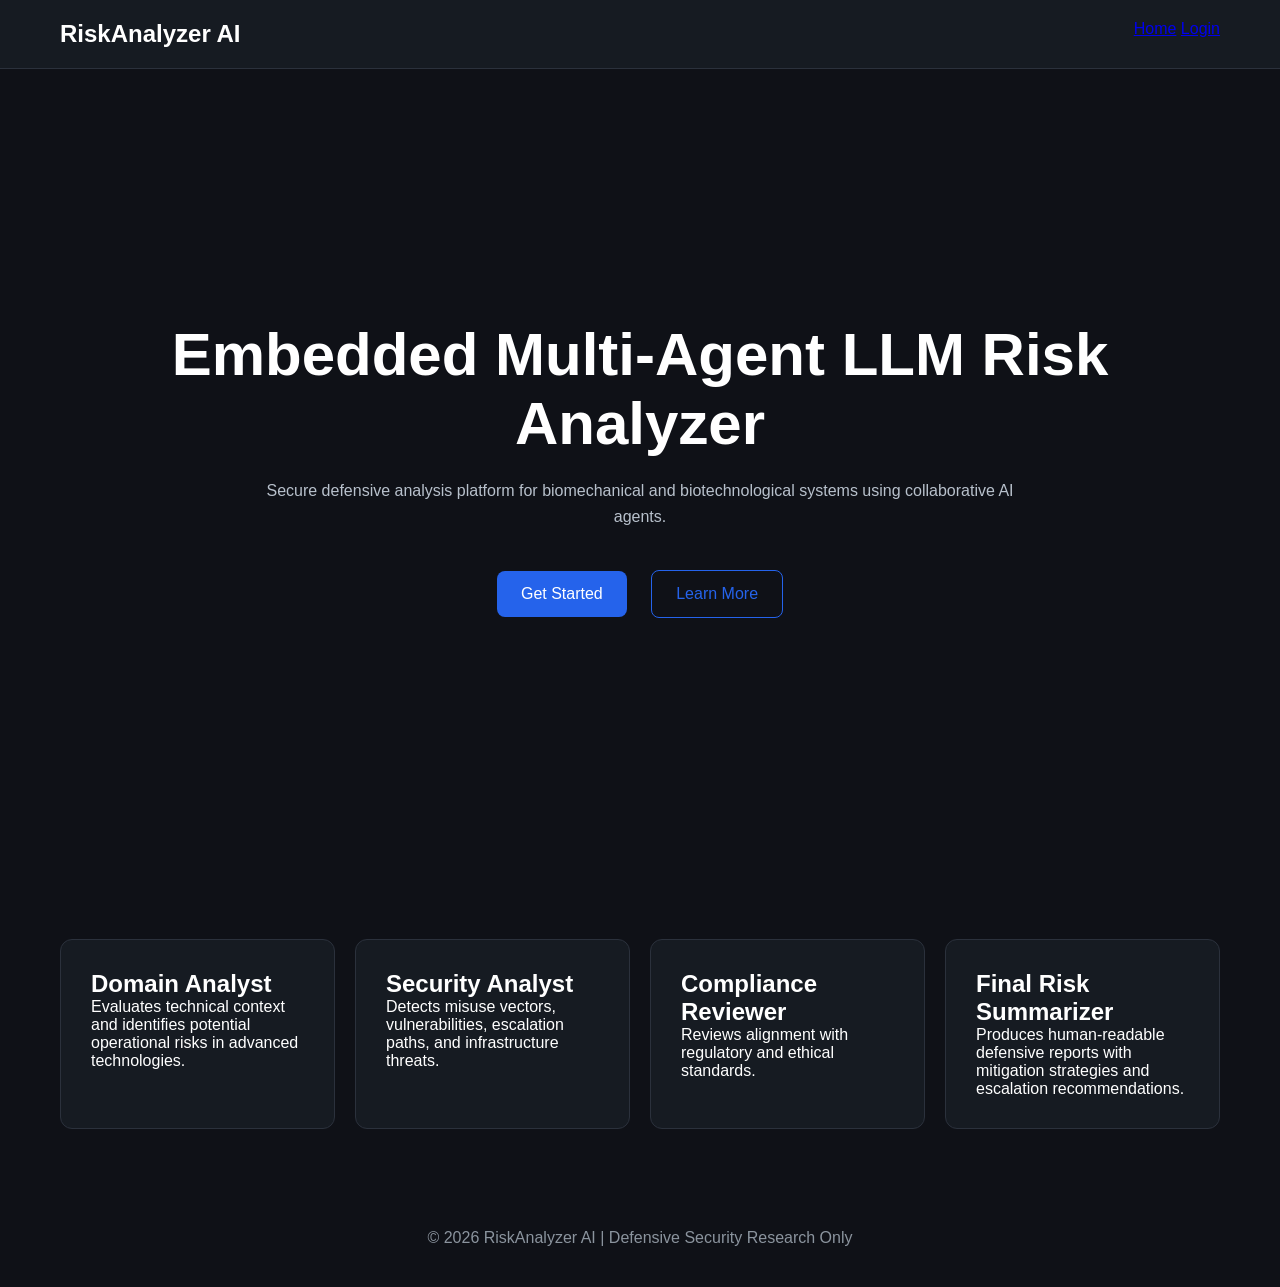
==== frontend/index.html @ d45e9801 "Did the frontend -Ram" ====
<!DOCTYPE html>
<html lang="en">
<head>
  <meta charset="UTF-8" />
  <meta name="viewport" content="width=device-width, initial-scale=1.0"/>
  <title>Embedded Multi-Agent LLM Risk Analyzer</title>
  <link rel="stylesheet" href="css/style.css"/>
</head>
<body>

<header class="navbar">
  <div class="logo">RiskAnalyzer AI</div>

  <nav>
    <a href="index.html">Home</a>
    <a href="login.html">Login</a>
  </nav>
</header>

<section class="hero">
  <div class="hero-content">
    <h1>Embedded Multi-Agent LLM Risk Analyzer</h1>

    <p>
      Secure defensive analysis platform for biomechanical and
      biotechnological systems using collaborative AI agents.
    </p>

    <div class="hero-buttons">
      <a href="login.html" class="btn-primary">Get Started</a>
      <a href="#features" class="btn-secondary">Learn More</a>
    </div>
  </div>
</section>

<section id="features" class="features">

  <div class="feature-card">
    <h2>Domain Analyst</h2>
    <p>
      Evaluates technical context and identifies potential
      operational risks in advanced technologies.
    </p>
  </div>

  <div class="feature-card">
    <h2>Security Analyst</h2>
    <p>
      Detects misuse vectors, vulnerabilities, escalation
      paths, and infrastructure threats.
    </p>
  </div>

  <div class="feature-card">
    <h2>Compliance Reviewer</h2>
    <p>
      Reviews alignment with regulatory and ethical standards.
    </p>
  </div>

  <div class="feature-card">
    <h2>Final Risk Summarizer</h2>
    <p>
      Produces human-readable defensive reports with mitigation
      strategies and escalation recommendations.
    </p>
  </div>

</section>

<footer>
  <p>© 2026 RiskAnalyzer AI | Defensive Security Research Only</p>
</footer>

</body>
</html>
---- frontend/css/style.css ----
* {
    margin: 0;
    padding: 0;
    box-sizing: border-box;
    font-family: Arial, sans-serif;
  }
  
  body {
    background: #0f1117;
    color: white;
  }
  
  /* NAVBAR */
  
  .navbar {
    display: flex;
    justify-content: space-between;
    padding: 20px 60px;
    background: #161b22;
    border-bottom: 1px solid #2b313c;
  }
  
  .logo {
    font-size: 24px;
    font-weight: bold;
  }
  
  /* HERO */
  
  .hero {
    height: 90vh;
    display: flex;
    justify-content: center;
    align-items: center;
    text-align: center;
    padding: 40px;
  }
  
  .hero h1 {
    font-size: 60px;
    margin-bottom: 20px;
  }
  
  .hero p {
    max-width: 800px;
    margin: auto;
    color: #b8c1cc;
    line-height: 1.6;
  }
  
  .hero-buttons {
    margin-top: 30px;
  }
  
  .btn-primary,
  .btn-secondary {
    padding: 14px 24px;
    border-radius: 8px;
    text-decoration: none;
    margin: 10px;
    display: inline-block;
  }
  
  .btn-primary {
    background: #2563eb;
    color: white;
  }
  
  .btn-secondary {
    border: 1px solid #2563eb;
    color: #2563eb;
  }
  
  /* FEATURES */
  
  .features {
    display: grid;
    grid-template-columns: repeat(auto-fit,minmax(250px,1fr));
    gap: 20px;
    padding: 60px;
  }
  
  .feature-card {
    background: #161b22;
    padding: 30px;
    border-radius: 12px;
    border: 1px solid #2b313c;
  }
  
  /* LOGIN */
  
  .center-container {
    height: 100vh;
    display: flex;
    justify-content: center;
    align-items: center;
  }
  
  .login-card {
    background: #161b22;
    padding: 40px;
    border-radius: 12px;
    width: 400px;
  }
  
  .login-card input {
    width: 100%;
    margin-top: 20px;
    padding: 14px;
    background: #0f1117;
    border: 1px solid #2b313c;
    color: white;
  }
  
  /* DASHBOARD */
  
  .dashboard {
    display: flex;
  }
  
  .sidebar {
    width: 260px;
    background: #161b22;
    height: 100vh;
    padding: 30px;
  }
  
  .sidebar a {
    display: block;
    margin-top: 20px;
    color: #c9d1d9;
    text-decoration: none;
  }
  
  .main-content {
    flex: 1;
    padding: 40px;
  }
  
  .stats-grid {
    display: grid;
    grid-template-columns: repeat(4,1fr);
    gap: 20px;
    margin-top: 30px;
  }
  
  .stat-card {
    background: #161b22;
    padding: 30px;
    border-radius: 12px;
  }
  
  /* WORKFLOW */
  
  .workflow-grid {
    display: grid;
    grid-template-columns: repeat(4,1fr);
    gap: 20px;
    margin-top: 20px;
  }
  
  .workflow-card {
    background: #161b22;
    padding: 40px;
    border-radius: 12px;
    text-align: center;
  }
  
  /* UPLOAD */
  
  .upload-container {
    padding: 60px;
  }
  
  .upload-box {
    margin-top: 30px;
    background: #161b22;
    padding: 60px;
    border: 2px dashed #2563eb;
    border-radius: 12px;
    text-align: center;
  }
  
  /* REPORTS */
  
  .report-layout {
    display: flex;
    gap: 20px;
    padding: 40px;
  }
  
  .chat-panel,
  .report-panel {
    flex: 1;
    background: #161b22;
    padding: 30px;
    border-radius: 12px;
  }
  
  .chat-window {
    height: 400px;
    overflow-y: auto;
    margin-top: 20px;
  }
  
  .message {
    padding: 12px;
    margin-bottom: 12px;
    border-radius: 8px;
  }
  
  .ai {
    background: #1f2937;
  }
  
  .user {
    background: #2563eb;
  }
  
  /* AUDIT */
  
  .audit-container {
    padding: 40px;
  }
  
  table {
    width: 100%;
    margin-top: 30px;
    border-collapse: collapse;
  }
  
  th,
  td {
    border: 1px solid #2b313c;
    padding: 14px;
  }
  
  /* SETTINGS */
  
  .settings-container {
    padding: 40px;
  }
  
  .settings-card {
    background: #161b22;
    padding: 30px;
    border-radius: 12px;
    width: 500px;
  }
  
  .settings-card label {
    display: block;
    margin-top: 20px;
  }
  
  .settings-card select,
  .settings-card input {
    width: 100%;
    margin-top: 10px;
    padding: 12px;
    background: #0f1117;
    border: 1px solid #2b313c;
    color: white;
  }
  
  footer {
    text-align: center;
    padding: 40px;
    color: #8b949e;
  }
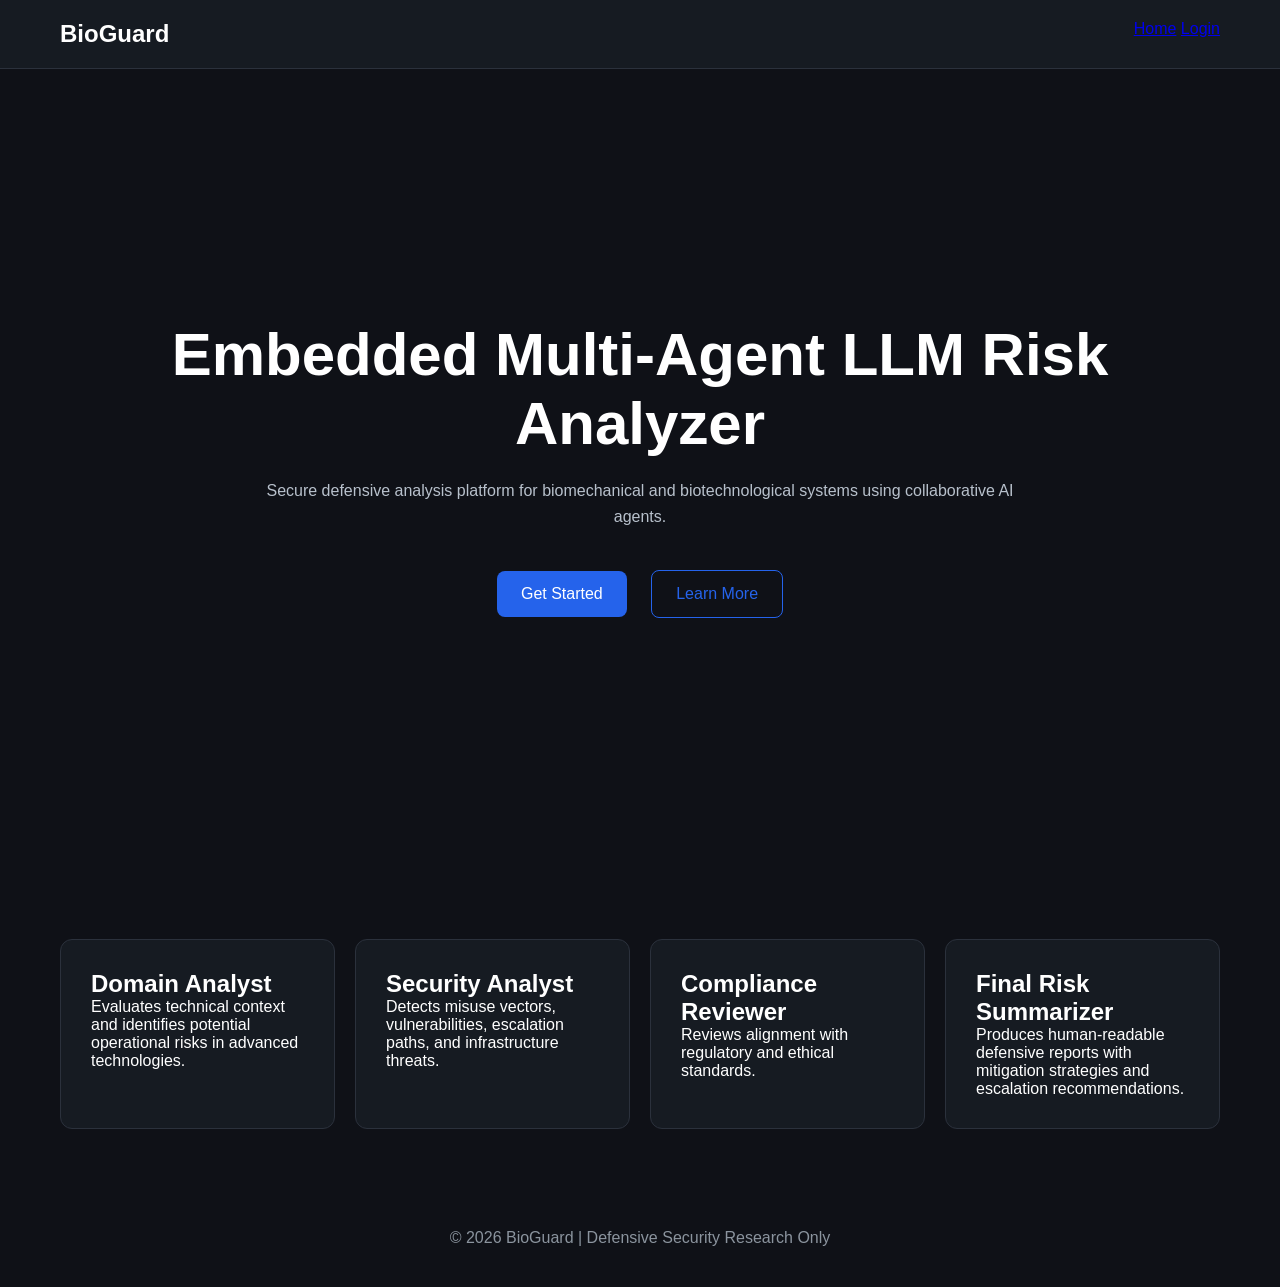
==== commit 7657e976: "New Name :)" ====
--- a/frontend/index.html
+++ b/frontend/index.html
@@ -9,7 +9,7 @@
 <body>
 
 <header class="navbar">
-  <div class="logo">RiskAnalyzer AI</div>
+  <div class="logo">BioGuard</div>
 
   <nav>
     <a href="index.html">Home</a>
@@ -69,7 +69,7 @@
 </section>
 
 <footer>
-  <p>© 2026 RiskAnalyzer AI | Defensive Security Research Only</p>
+  <p>© 2026 BioGuard | Defensive Security Research Only</p>
 </footer>
 
 </body>
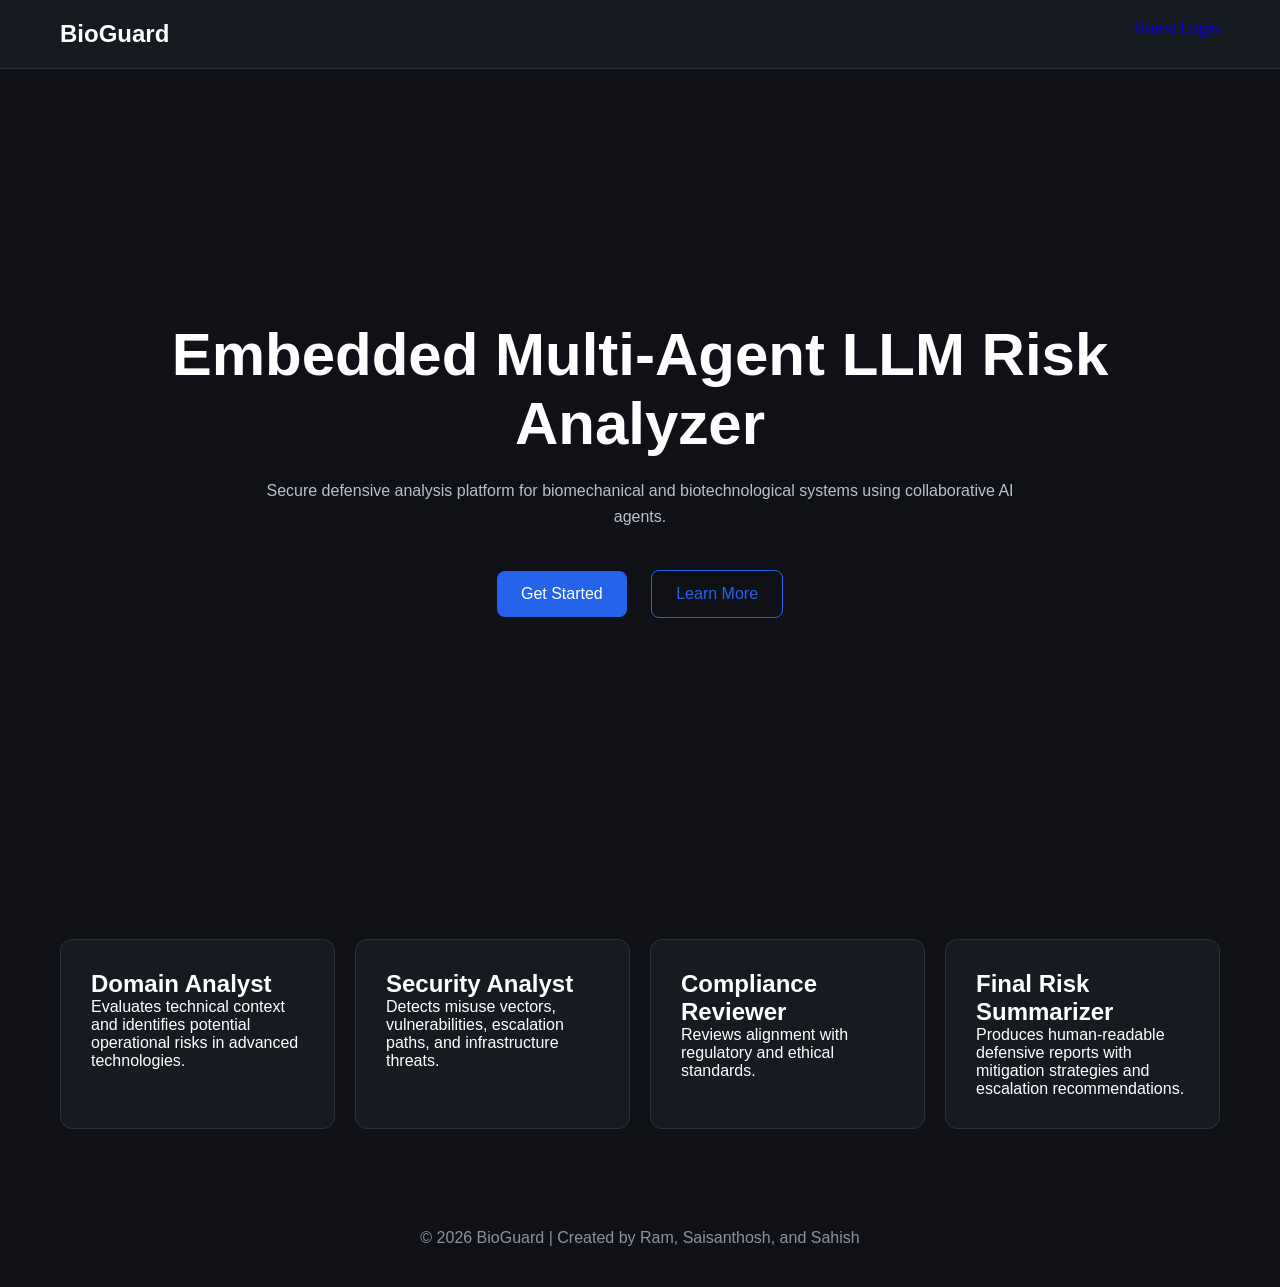
==== commit 2f82741a: "New footer" ====
--- a/frontend/index.html
+++ b/frontend/index.html
@@ -69,7 +69,7 @@
 </section>
 
 <footer>
-  <p>© 2026 BioGuard | Defensive Security Research Only</p>
+  <p>© 2026 BioGuard | Created by Ram, Saisanthosh, and Sahish</p>
 </footer>
 
 </body>
